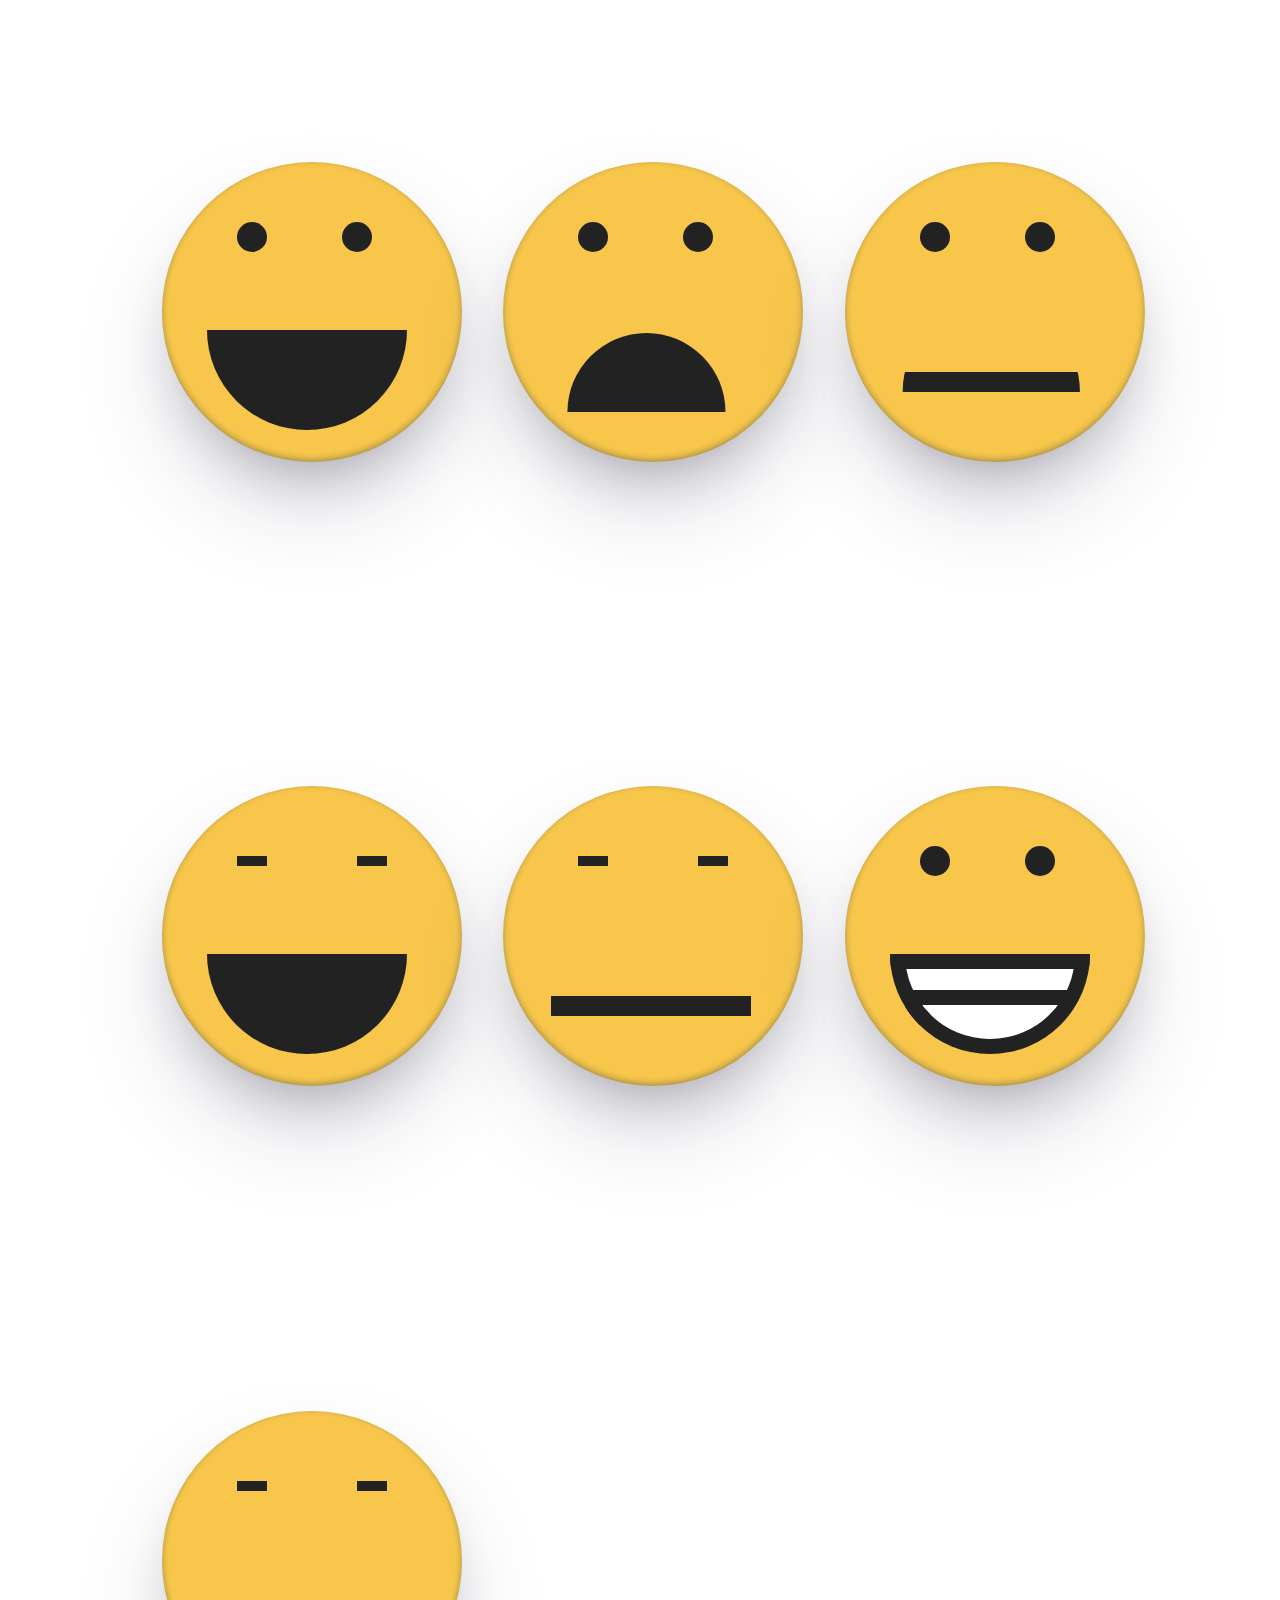
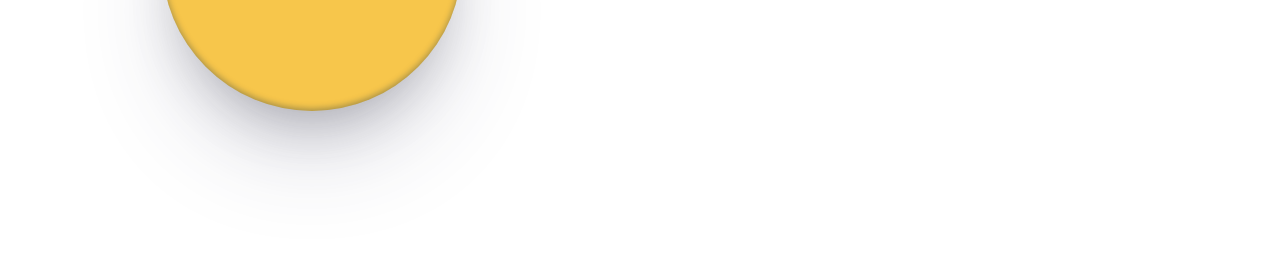
==== index.html @ 2b75dadf "new file created here" ====
<!DOCTYPE html>
<html lang="en">

<head>
    <meta charset="UTF-8" />
    <meta http-equiv="X-UA-Compatible" content="IE=edge" />
    <meta name="viewport" content="width=device-width, initial-scale=1.0" />
    <title>Emoji's Palette</title>
    <link rel="stylesheet" href="css/emoji1.css" />
</head>

<body>
    <!-- packet-1 -->
    <div class="emoji-packet">
        <div class="emoji1">
            <div class="eyes-column">
                <div class="eye1"></div>
                <div class="eye2"></div>
            </div>
            <div class="smile"></div>
        </div>
        <div class="emoji2">
            <div class="eyes-column-2">
                <div class="eye3"></div>
                <div class="eye4"></div>
            </div>
            <div class="smile-2"></div>
        </div>
        <div class="emoji3">
            <div class="eyes-column-3">
                <div class="eye5"></div>
                <div class="eye6"></div>
            </div>
            <div class="smile-3"></div>
        </div>
    </div>
    <!-- packet-2 -->
    <div class="emoji-packet">
        <div class="emoji3">
            <div class="eyes-column-2">
                <div class="eye7"></div>
                <div class="eye8"></div>
            </div>
            <div class="smile"></div>
        </div>
        <div class="emoji3">
            <div class="eyes-column-2">
                <div class="eye7"></div>
                <div class="eye8"></div>
            </div>
            <div class="smile-4"></div>
        </div>
        <div class="emoji3">
            <div class="eyes-column-3">
                <div class="eye5"></div>
                <div class="eye6"></div>
            </div>
            <div class="smile-5">
                <div class="smile-5-1"></div>
            </div>
        </div>
    </div>
    <!-- packet-3 -->
    <div class="emoji-packet">
        <div class="emoji3">
            <div class="eyes-column-2">
                <div class="eye7"></div>
                <div class="eye8"></div>
            </div>
            <div class="teethsmile"></div>
        </div>
    </div>
</body>

</html>
---- css/emoji1.css ----
* {
    margin: 0;
    padding: 0;
    box-sizing: border-box;
}

.emoji-packet {
    display: grid;
    grid-template-columns: repeat(3, 1fr);
    padding: 10%;
}

.emoji1 {
    margin: 10%;
    height: 300px;
    width: 300px;
    background-color: #f7c64b;
    border-radius: 50%;
    position: relative;
    box-shadow: rgba(50, 50, 93, 0.25) 0px 50px 100px -20px, rgba(0, 0, 0, 0.3) 0px 30px 60px -30px, rgba(10, 37, 64, 0.35) 0px -2px 6px 0px inset;
}

.eyes-column {
    position: absolute;
    top: 25%;
    display: flex;
    justify-content: center;
    align-items: center;
    position: relative;
}

.eye1 {
    position: absolute;
    height: 30px;
    width: 30px;
    border-radius: 50%;
    background-color: #222;
    left: 25%;
}

.eye2 {
    position: absolute;
    height: 30px;
    width: 30px;
    border-radius: 50%;
    background-color: #222;
    left: 60%;
}

.smile {
    position: absolute;
    width: 200px;
    height: 100px;
    background-color: #222;
    top: 56%;
    left: 15%;
    /* clip-path: circle(50% at 49% 100%); */
    transform: rotate(180deg);
    border-radius: 150px 150px 0 0;
}


/* emoji 2 */

.emoji2 {
    margin: 10%;
    height: 300px;
    width: 300px;
    background-color: #f7c64b;
    border-radius: 50%;
    position: relative;
    box-shadow: rgba(50, 50, 93, 0.25) 0px 50px 100px -20px, rgba(0, 0, 0, 0.3) 0px 30px 60px -30px, rgba(10, 37, 64, 0.35) 0px -2px 6px 0px inset;
}

.eyes-column-2 {
    position: absolute;
    top: 25%;
    display: flex;
    justify-content: center;
    align-items: center;
    position: relative;
}

.eye3 {
    position: absolute;
    height: 30px;
    width: 30px;
    border-radius: 50%;
    background-color: #222;
    left: 25%;
}

.eye4 {
    position: absolute;
    height: 30px;
    width: 30px;
    border-radius: 50%;
    background-color: #222;
    left: 60%;
}

.smile-2 {
    position: absolute;
    width: 200px;
    height: 100px;
    background-color: #222;
    top: 50%;
    left: 15%;
    clip-path: circle(50% at 49% 100%);
    /* transform: rotate(180deg); */
    border-radius: 150px 150px 0 0;
}


/* emoji3 */

.emoji3 {
    margin: 10%;
    height: 300px;
    width: 300px;
    background-color: #f7c64b;
    border-radius: 50%;
    position: relative;
    box-shadow: rgba(50, 50, 93, 0.25) 0px 50px 100px -20px, rgba(0, 0, 0, 0.3) 0px 30px 60px -30px, rgba(10, 37, 64, 0.35) 0px -2px 6px 0px inset;
}

.eyes-column-3 {
    position: absolute;
    top: 25%;
    display: flex;
    justify-content: center;
    align-items: center;
    position: relative;
}

.eye5 {
    position: absolute;
    height: 30px;
    width: 30px;
    border-radius: 50%;
    background-color: #222;
    left: 25%;
}

.eye6 {
    position: absolute;
    height: 30px;
    width: 30px;
    border-radius: 50%;
    background-color: #222;
    left: 60%;
}

.smile-3 {
    position: absolute;
    width: 250px;
    height: 20px;
    background-color: #222;
    top: 70%;
    left: 8%;
    clip-path: circle(50% at 49% 100%);
    /* transform: rotate(180deg); */
    border-radius: 150px 150px 0 0;
}


/* emoji4 */

.eye7 {
    position: absolute;
    left: 25%;
    width: 30px;
    height: 10px;
    background-color: #222;
}

.eye8 {
    position: absolute;
    left: 65%;
    width: 30px;
    height: 10px;
    background-color: #222;
}

.smile-4 {
    position: absolute;
    width: 200px;
    height: 20px;
    background-color: #222;
    top: 70%;
    left: 16%;
}

.smile-5 {
    position: absolute;
    width: 200px;
    height: 100px;
    background-color: #fff;
    top: 56%;
    left: 15%;
    border: 15px solid #222;
    /* clip-path: circle(50% at 49% 100%); */
    transform: rotate(180deg);
    border-radius: 150px 150px 0 0;
}

.smile-5-1 {
    height: 15px;
    width: 164px;
    background: #222;
    margin-top: 20%;
    border-radius: 10px 10px 0px 0px;
}
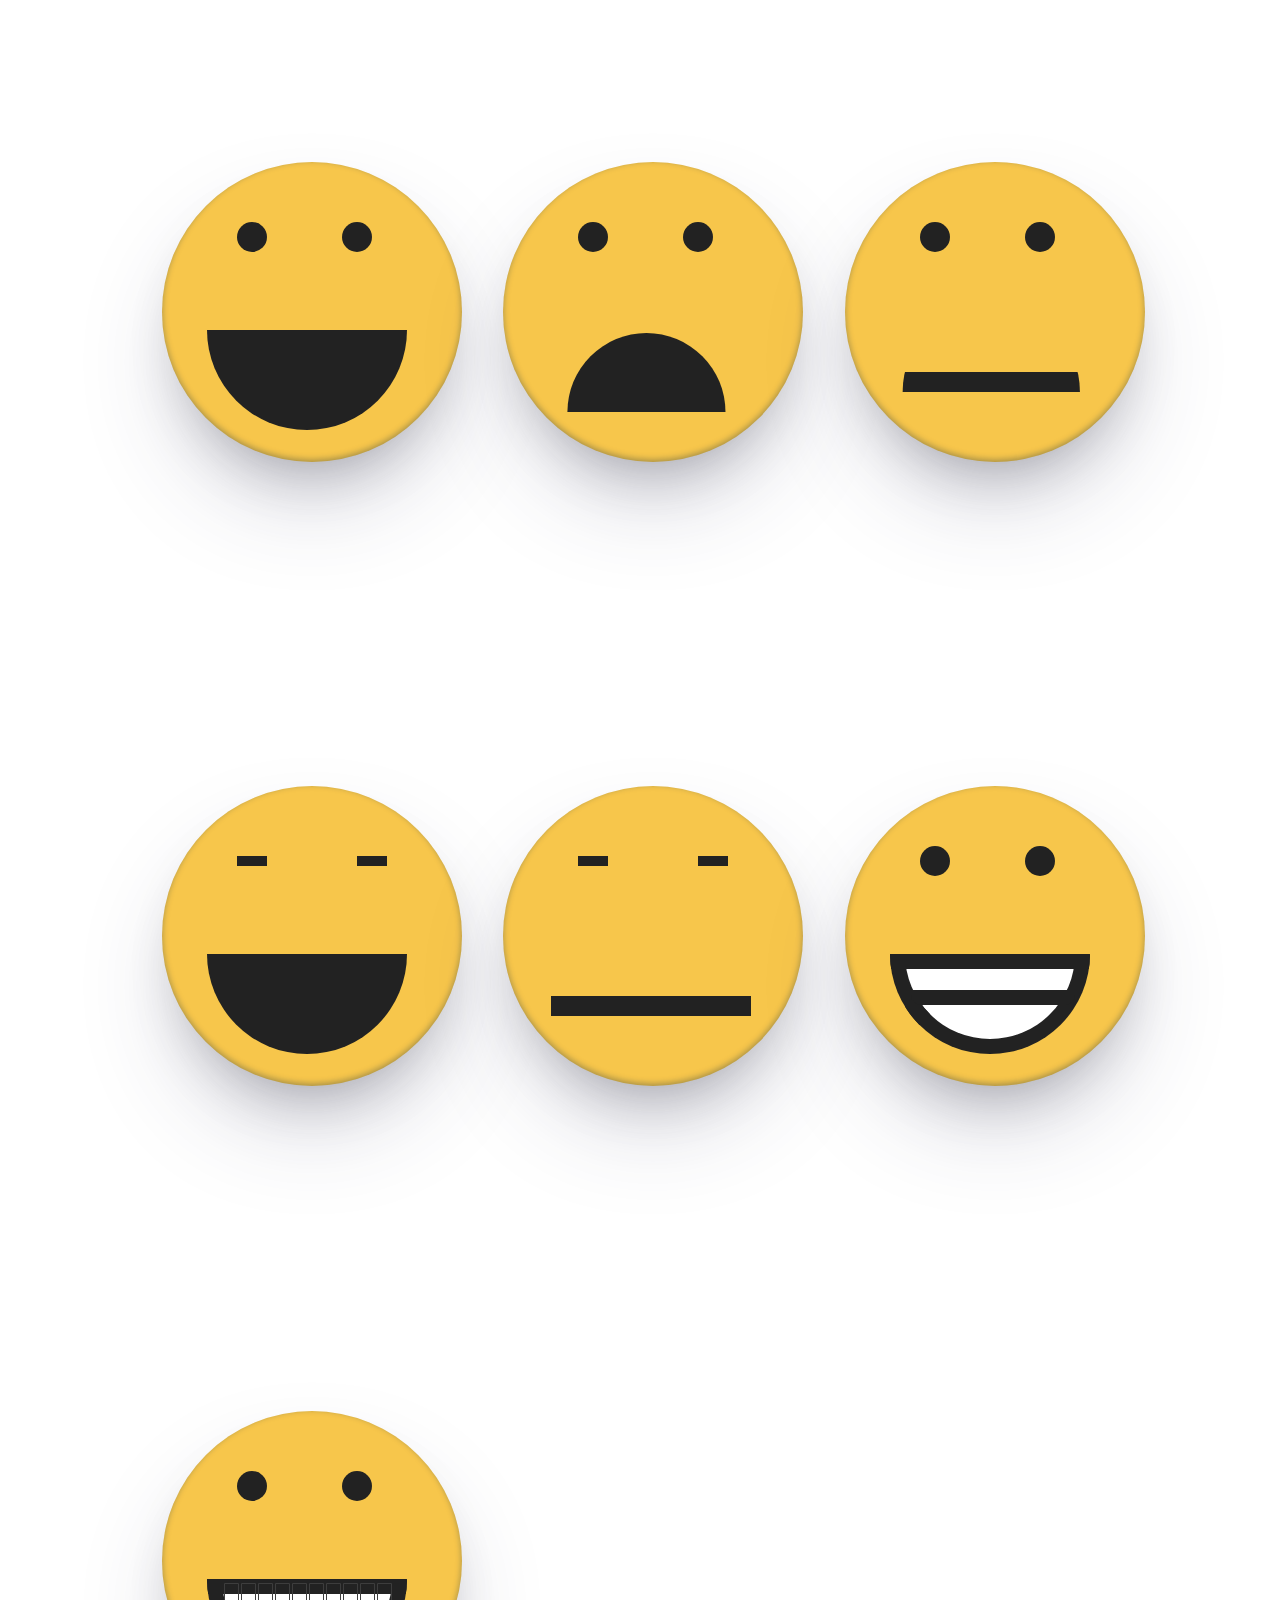
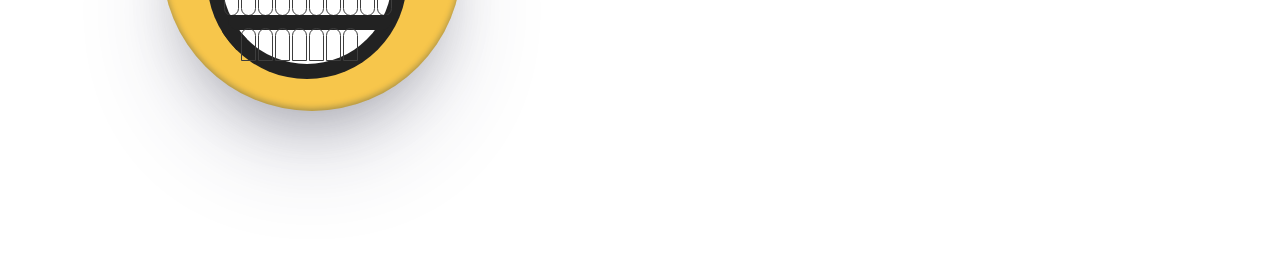
==== commit b732441c: "last one added here" ====
--- a/index.html
+++ b/index.html
@@ -64,10 +64,36 @@
     <div class="emoji-packet">
         <div class="emoji3">
             <div class="eyes-column-2">
-                <div class="eye7"></div>
-                <div class="eye8"></div>
+                <div class="eye3"></div>
+                <div class="eye4"></div>
             </div>
-            <div class="teethsmile"></div>
+            <div class="teethsmile">
+                <div class="teethsmile-bar-1">
+                    <div class="teethsmile-border"></div>
+                    <div class="teethsmile-border"></div>
+                    <div class="teethsmile-border"></div>
+                    <div class="teethsmile-border"></div>
+                    <div class="teethsmile-border"></div>
+                    <div class="teethsmile-border"></div>
+                    <div class="teethsmile-border"></div>
+                    <div class="teethsmile-border"></div>
+                    <div class="teethsmile-border"></div>
+                    <div class="teethsmile-border"></div>
+                </div>
+                <div class="smile-5-2"></div>
+                <div class="teethsmile-bar-2">
+                    <div class="teethsmile-border-1"></div>
+                    <div class="teethsmile-border-1"></div>
+                    <div class="teethsmile-border teethsmile-border-2"></div>
+                    <div class="teethsmile-border teethsmile-border-2"></div>
+                    <div class="teethsmile-border teethsmile-border-2"></div>
+                    <div class="teethsmile-border teethsmile-border-2"></div>
+                    <div class="teethsmile-border teethsmile-border-2"></div>
+                    <div class="teethsmile-border teethsmile-border-2"></div>
+                    <div class="teethsmile-border teethsmile-border-2"></div>
+                    <div class="teethsmile-border-1"></div>
+                </div>
+            </div>
         </div>
     </div>
 </body>
--- a/css/emoji1.css
+++ b/css/emoji1.css
@@ -210,4 +210,56 @@
     background: #222;
     margin-top: 20%;
     border-radius: 10px 10px 0px 0px;
+}
+
+.teethsmile {
+    position: absolute;
+    width: 200px;
+    height: 100px;
+    background-color: #fff;
+    top: 56%;
+    left: 15%;
+    border: 15px solid #222;
+    /* clip-path: circle(50% at 49% 100%); */
+    transform: rotate(180deg);
+    border-radius: 150px 150px 0 0;
+    /* place-items: center; */
+    /* padding: 20% 0; */
+    position: relative;
+}
+
+.teethsmile-bar-1 {
+    display: grid;
+    grid-template-columns: repeat(10, 1fr);
+    position: relative;
+}
+
+.teethsmile-border {
+    width: 15px;
+    height: 33px;
+    border: 1px solid rgb(61, 61, 61);
+    margin-top: 281%;
+    border-radius: 8px 8px 0 0;
+}
+
+.teethsmile-border-2 {
+    transform: rotate(180deg);
+}
+
+.smile-5-2 {
+    top: 48%;
+    position: absolute;
+    height: 15px;
+    width: 164px;
+    background: #222;
+    margin-bottom: 80%;
+    border-radius: 10px 10px 0px 0px;
+}
+
+.teethsmile-bar-2 {
+    position: absolute;
+    bottom: 180%;
+    display: grid;
+    grid-template-columns: repeat(10, 1fr);
+    position: relative;
 }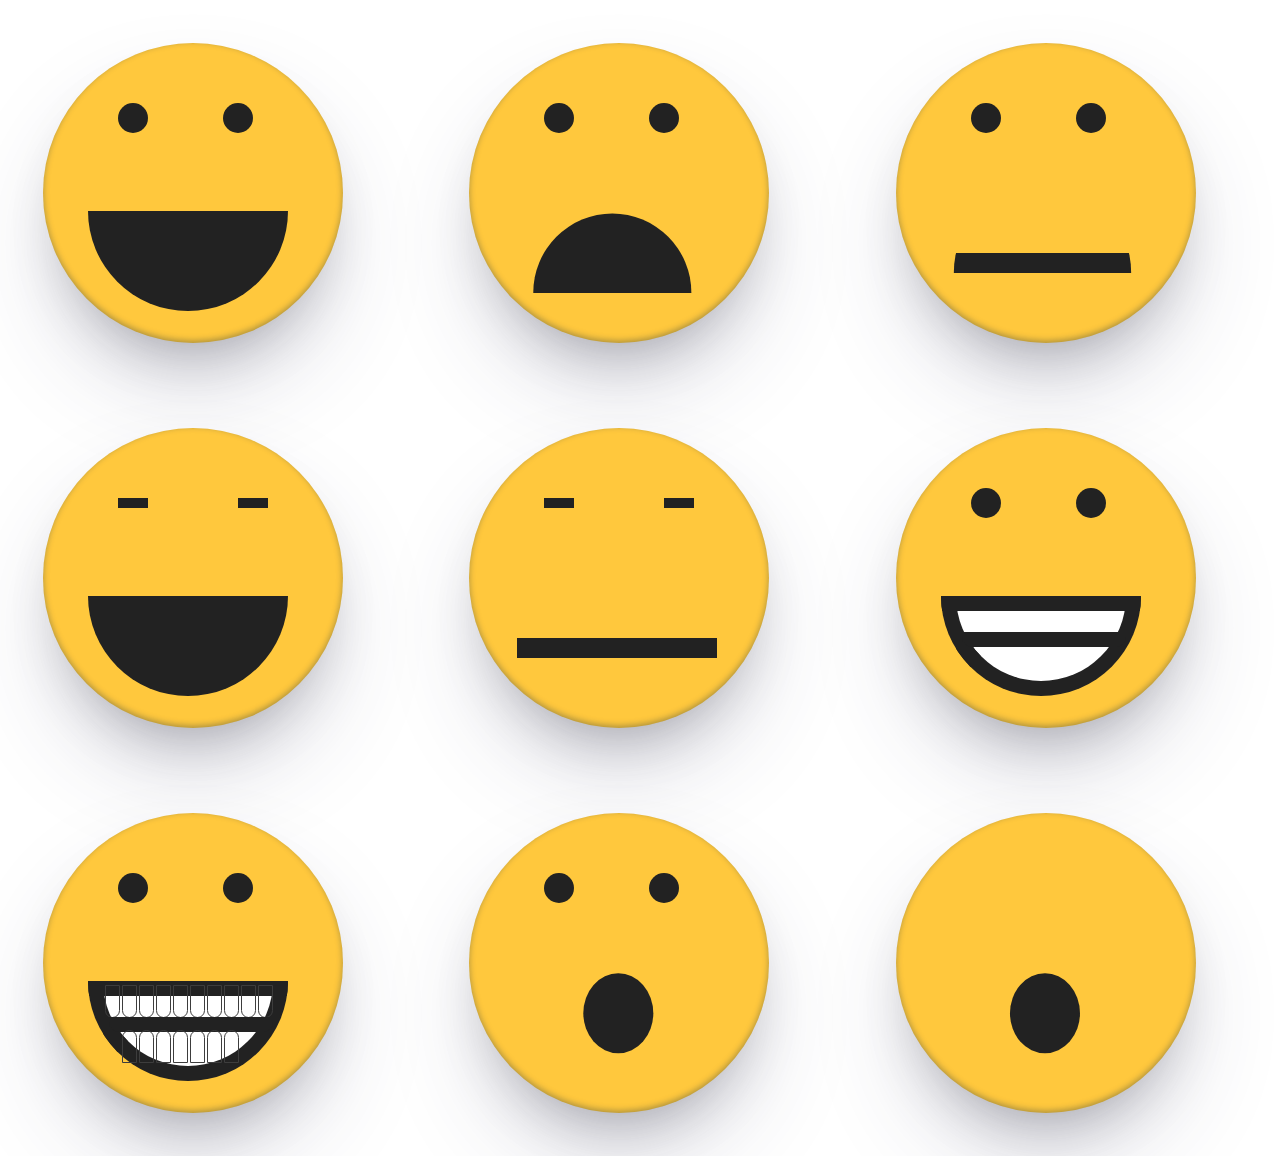
==== commit 653238aa: "content of illinois hawaii idaho and lowa updated" ====
--- a/index.html
+++ b/index.html
@@ -7,6 +7,7 @@
     <meta name="viewport" content="width=device-width, initial-scale=1.0" />
     <title>Emoji's Palette</title>
     <link rel="stylesheet" href="css/emoji1.css" />
+    <link rel="stylesheet" href="https://use.fontawesome.com/releases/v5.13.0/css/all.css" integrity="sha384-Bfad6CLCknfcloXFOyFnlgtENryhrpZCe29RTifKEixXQZ38WheV+i/6YWSzkz3V" crossorigin="anonymous" />
 </head>
 
 <body>
@@ -95,7 +96,30 @@
                 </div>
             </div>
         </div>
+        <div class="emoji3">
+            <div class="eyes-column-3">
+                <div class="eye5"></div>
+                <div class="eye6"></div>
+            </div>
+            <div class="smile-6">
+                <div class="smile-5-1-2"></div>
+            </div>
+        </div>
+        <div class="emoji3">
+            <div class="eyes-column-3">
+                <div class="eye9">
+                    <i class="fas fa-heart"></i>
+                </div>
+                <div class="eye10">
+                    <i class="fas fa-heart"></i>
+                </div>
+            </div>
+            <div class="smile-6">
+                <div class="smile-5-1-2"></div>
+            </div>
+        </div>
     </div>
 </body>
 
-</html>+</html>
+<!-- <i class="fas fa-heart"></i> -->--- a/css/emoji1.css
+++ b/css/emoji1.css
@@ -7,14 +7,14 @@
 .emoji-packet {
     display: grid;
     grid-template-columns: repeat(3, 1fr);
-    padding: 10%;
+    /* padding: 10%; */
 }
 
 .emoji1 {
     margin: 10%;
     height: 300px;
     width: 300px;
-    background-color: #f7c64b;
+    background-color: #ffc83d;
     border-radius: 50%;
     position: relative;
     box-shadow: rgba(50, 50, 93, 0.25) 0px 50px 100px -20px, rgba(0, 0, 0, 0.3) 0px 30px 60px -30px, rgba(10, 37, 64, 0.35) 0px -2px 6px 0px inset;
@@ -66,7 +66,7 @@
     margin: 10%;
     height: 300px;
     width: 300px;
-    background-color: #f7c64b;
+    background-color: #ffc83d;
     border-radius: 50%;
     position: relative;
     box-shadow: rgba(50, 50, 93, 0.25) 0px 50px 100px -20px, rgba(0, 0, 0, 0.3) 0px 30px 60px -30px, rgba(10, 37, 64, 0.35) 0px -2px 6px 0px inset;
@@ -118,7 +118,7 @@
     margin: 10%;
     height: 300px;
     width: 300px;
-    background-color: #f7c64b;
+    background-color: #ffc83d;
     border-radius: 50%;
     position: relative;
     box-shadow: rgba(50, 50, 93, 0.25) 0px 50px 100px -20px, rgba(0, 0, 0, 0.3) 0px 30px 60px -30px, rgba(10, 37, 64, 0.35) 0px -2px 6px 0px inset;
@@ -262,4 +262,38 @@
     display: grid;
     grid-template-columns: repeat(10, 1fr);
     position: relative;
+}
+
+.smile-6 {
+    position: absolute;
+    width: 100px;
+    height: 100px;
+    background-color: #222;
+    top: 50%;
+    left: 33%;
+    clip-path: ellipse(35% 40% at 50% 50%);
+    border-radius: 150px 150px 0 0;
+}
+
+.eye9 {
+    position: absolute;
+    left: 25%;
+    width: 30px;
+    height: 10px;
+    display: grid;
+    place-items: center;
+    background-color: transparent;
+}
+
+.eye10 {
+    position: absolute;
+    left: 65%;
+    width: 30px;
+    height: 10px;
+    background-color: transparent;
+}
+
+.fa-heart {
+    font-size: 35px;
+    color: rgb(248, 0, 0);
 }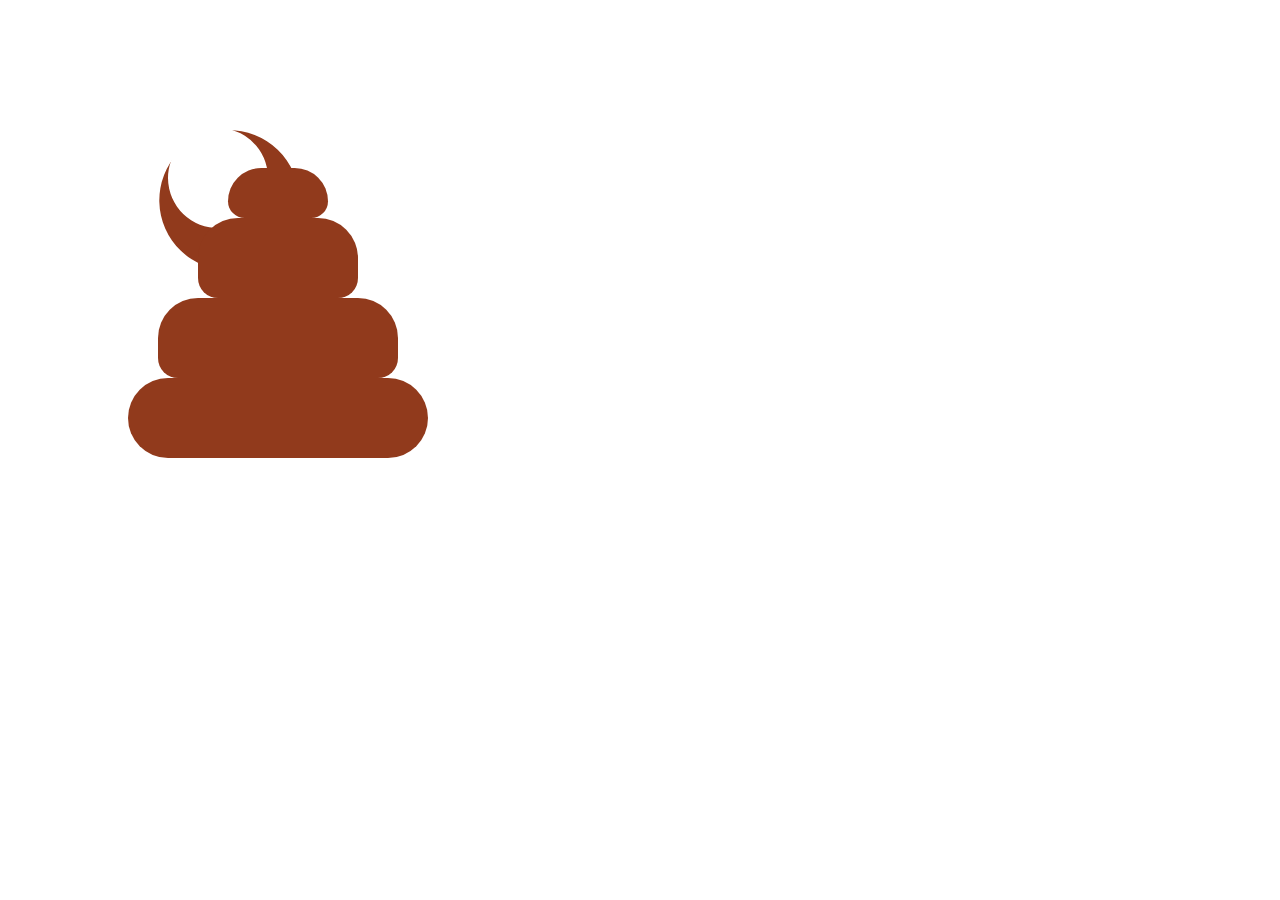
==== commit 1c62cef0: "content of illinois hawaii idaho and lowa updated" ====
--- a/index.html
+++ b/index.html
@@ -12,7 +12,7 @@
 
 <body>
     <!-- packet-1 -->
-    <div class="emoji-packet">
+    <!-- <div class="emoji-packet">
         <div class="emoji1">
             <div class="eyes-column">
                 <div class="eye1"></div>
@@ -34,9 +34,9 @@
             </div>
             <div class="smile-3"></div>
         </div>
-    </div>
+    </div> -->
     <!-- packet-2 -->
-    <div class="emoji-packet">
+    <!-- <div class="emoji-packet">
         <div class="emoji3">
             <div class="eyes-column-2">
                 <div class="eye7"></div>
@@ -60,9 +60,9 @@
                 <div class="smile-5-1"></div>
             </div>
         </div>
-    </div>
+    </div> -->
     <!-- packet-3 -->
-    <div class="emoji-packet">
+    <!-- <div class="emoji-packet">
         <div class="emoji3">
             <div class="eyes-column-2">
                 <div class="eye3"></div>
@@ -118,8 +118,17 @@
                 <div class="smile-5-1-2"></div>
             </div>
         </div>
+    </div> -->
+    <!-- packet-4 -->
+    <div class="emoji-packet">
+        <div class="poop-emoji">
+            <div class="poop-cone"></div>
+            <div class="poop-4"></div>
+            <div class="poop-3"></div>
+            <div class="poop-2"></div>
+            <div class="poop-1"></div>
+        </div>
     </div>
 </body>
 
-</html>
-<!-- <i class="fas fa-heart"></i> -->+</html>--- a/css/emoji1.css
+++ b/css/emoji1.css
@@ -1,299 +1,354 @@
-* {
-    margin: 0;
-    padding: 0;
-    box-sizing: border-box;
-}
-
-.emoji-packet {
-    display: grid;
-    grid-template-columns: repeat(3, 1fr);
-    /* padding: 10%; */
-}
-
-.emoji1 {
-    margin: 10%;
-    height: 300px;
-    width: 300px;
-    background-color: #ffc83d;
-    border-radius: 50%;
-    position: relative;
-    box-shadow: rgba(50, 50, 93, 0.25) 0px 50px 100px -20px, rgba(0, 0, 0, 0.3) 0px 30px 60px -30px, rgba(10, 37, 64, 0.35) 0px -2px 6px 0px inset;
-}
-
-.eyes-column {
-    position: absolute;
-    top: 25%;
-    display: flex;
-    justify-content: center;
-    align-items: center;
-    position: relative;
-}
-
-.eye1 {
-    position: absolute;
-    height: 30px;
-    width: 30px;
-    border-radius: 50%;
-    background-color: #222;
-    left: 25%;
-}
-
-.eye2 {
-    position: absolute;
-    height: 30px;
-    width: 30px;
-    border-radius: 50%;
-    background-color: #222;
-    left: 60%;
-}
-
-.smile {
-    position: absolute;
-    width: 200px;
-    height: 100px;
-    background-color: #222;
-    top: 56%;
-    left: 15%;
-    /* clip-path: circle(50% at 49% 100%); */
-    transform: rotate(180deg);
-    border-radius: 150px 150px 0 0;
-}
-
-
-/* emoji 2 */
-
-.emoji2 {
-    margin: 10%;
-    height: 300px;
-    width: 300px;
-    background-color: #ffc83d;
-    border-radius: 50%;
-    position: relative;
-    box-shadow: rgba(50, 50, 93, 0.25) 0px 50px 100px -20px, rgba(0, 0, 0, 0.3) 0px 30px 60px -30px, rgba(10, 37, 64, 0.35) 0px -2px 6px 0px inset;
-}
-
-.eyes-column-2 {
-    position: absolute;
-    top: 25%;
-    display: flex;
-    justify-content: center;
-    align-items: center;
-    position: relative;
-}
-
-.eye3 {
-    position: absolute;
-    height: 30px;
-    width: 30px;
-    border-radius: 50%;
-    background-color: #222;
-    left: 25%;
-}
-
-.eye4 {
-    position: absolute;
-    height: 30px;
-    width: 30px;
-    border-radius: 50%;
-    background-color: #222;
-    left: 60%;
-}
-
-.smile-2 {
-    position: absolute;
-    width: 200px;
-    height: 100px;
-    background-color: #222;
-    top: 50%;
-    left: 15%;
-    clip-path: circle(50% at 49% 100%);
-    /* transform: rotate(180deg); */
-    border-radius: 150px 150px 0 0;
-}
-
-
-/* emoji3 */
-
-.emoji3 {
-    margin: 10%;
-    height: 300px;
-    width: 300px;
-    background-color: #ffc83d;
-    border-radius: 50%;
-    position: relative;
-    box-shadow: rgba(50, 50, 93, 0.25) 0px 50px 100px -20px, rgba(0, 0, 0, 0.3) 0px 30px 60px -30px, rgba(10, 37, 64, 0.35) 0px -2px 6px 0px inset;
-}
-
-.eyes-column-3 {
-    position: absolute;
-    top: 25%;
-    display: flex;
-    justify-content: center;
-    align-items: center;
-    position: relative;
-}
-
-.eye5 {
-    position: absolute;
-    height: 30px;
-    width: 30px;
-    border-radius: 50%;
-    background-color: #222;
-    left: 25%;
-}
-
-.eye6 {
-    position: absolute;
-    height: 30px;
-    width: 30px;
-    border-radius: 50%;
-    background-color: #222;
-    left: 60%;
-}
-
-.smile-3 {
-    position: absolute;
-    width: 250px;
-    height: 20px;
-    background-color: #222;
-    top: 70%;
-    left: 8%;
-    clip-path: circle(50% at 49% 100%);
-    /* transform: rotate(180deg); */
-    border-radius: 150px 150px 0 0;
-}
-
-
-/* emoji4 */
-
-.eye7 {
-    position: absolute;
-    left: 25%;
-    width: 30px;
-    height: 10px;
-    background-color: #222;
-}
-
-.eye8 {
-    position: absolute;
-    left: 65%;
-    width: 30px;
-    height: 10px;
-    background-color: #222;
-}
-
-.smile-4 {
-    position: absolute;
-    width: 200px;
-    height: 20px;
-    background-color: #222;
-    top: 70%;
-    left: 16%;
-}
-
-.smile-5 {
-    position: absolute;
-    width: 200px;
-    height: 100px;
-    background-color: #fff;
-    top: 56%;
-    left: 15%;
-    border: 15px solid #222;
-    /* clip-path: circle(50% at 49% 100%); */
-    transform: rotate(180deg);
-    border-radius: 150px 150px 0 0;
-}
-
-.smile-5-1 {
-    height: 15px;
-    width: 164px;
-    background: #222;
-    margin-top: 20%;
-    border-radius: 10px 10px 0px 0px;
-}
-
-.teethsmile {
-    position: absolute;
-    width: 200px;
-    height: 100px;
-    background-color: #fff;
-    top: 56%;
-    left: 15%;
-    border: 15px solid #222;
-    /* clip-path: circle(50% at 49% 100%); */
-    transform: rotate(180deg);
-    border-radius: 150px 150px 0 0;
-    /* place-items: center; */
-    /* padding: 20% 0; */
-    position: relative;
-}
-
-.teethsmile-bar-1 {
-    display: grid;
-    grid-template-columns: repeat(10, 1fr);
-    position: relative;
-}
-
-.teethsmile-border {
-    width: 15px;
-    height: 33px;
-    border: 1px solid rgb(61, 61, 61);
-    margin-top: 281%;
-    border-radius: 8px 8px 0 0;
-}
-
-.teethsmile-border-2 {
-    transform: rotate(180deg);
-}
-
-.smile-5-2 {
-    top: 48%;
-    position: absolute;
-    height: 15px;
-    width: 164px;
-    background: #222;
-    margin-bottom: 80%;
-    border-radius: 10px 10px 0px 0px;
-}
-
-.teethsmile-bar-2 {
-    position: absolute;
-    bottom: 180%;
-    display: grid;
-    grid-template-columns: repeat(10, 1fr);
-    position: relative;
-}
-
-.smile-6 {
-    position: absolute;
-    width: 100px;
-    height: 100px;
-    background-color: #222;
-    top: 50%;
-    left: 33%;
-    clip-path: ellipse(35% 40% at 50% 50%);
-    border-radius: 150px 150px 0 0;
-}
-
-.eye9 {
-    position: absolute;
-    left: 25%;
-    width: 30px;
-    height: 10px;
-    display: grid;
-    place-items: center;
-    background-color: transparent;
-}
-
-.eye10 {
-    position: absolute;
-    left: 65%;
-    width: 30px;
-    height: 10px;
-    background-color: transparent;
-}
-
-.fa-heart {
-    font-size: 35px;
-    color: rgb(248, 0, 0);
-}+    * {
+        margin: 0;
+        padding: 0;
+        box-sizing: border-box;
+    }
+    
+    .emoji-packet {
+        display: grid;
+        grid-template-columns: repeat(3, 1fr);
+        /* padding: 10%; */
+    }
+    
+    .emoji1 {
+        margin: 10%;
+        height: 300px;
+        width: 300px;
+        background-color: #ffc83d;
+        border-radius: 50%;
+        position: relative;
+        box-shadow: rgba(50, 50, 93, 0.25) 0px 50px 100px -20px, rgba(0, 0, 0, 0.3) 0px 30px 60px -30px, rgba(10, 37, 64, 0.35) 0px -2px 6px 0px inset;
+    }
+    
+    .eyes-column {
+        position: absolute;
+        top: 25%;
+        display: flex;
+        justify-content: center;
+        align-items: center;
+        position: relative;
+    }
+    
+    .eye1 {
+        position: absolute;
+        height: 30px;
+        width: 30px;
+        border-radius: 50%;
+        background-color: #222;
+        left: 25%;
+    }
+    
+    .eye2 {
+        position: absolute;
+        height: 30px;
+        width: 30px;
+        border-radius: 50%;
+        background-color: #222;
+        left: 60%;
+    }
+    
+    .smile {
+        position: absolute;
+        width: 200px;
+        height: 100px;
+        background-color: #222;
+        top: 56%;
+        left: 15%;
+        /* clip-path: circle(50% at 49% 100%); */
+        transform: rotate(180deg);
+        border-radius: 150px 150px 0 0;
+    }
+    /* emoji 2 */
+    
+    .emoji2 {
+        margin: 10%;
+        height: 300px;
+        width: 300px;
+        background-color: #ffc83d;
+        border-radius: 50%;
+        position: relative;
+        box-shadow: rgba(50, 50, 93, 0.25) 0px 50px 100px -20px, rgba(0, 0, 0, 0.3) 0px 30px 60px -30px, rgba(10, 37, 64, 0.35) 0px -2px 6px 0px inset;
+    }
+    
+    .eyes-column-2 {
+        position: absolute;
+        top: 25%;
+        display: flex;
+        justify-content: center;
+        align-items: center;
+        position: relative;
+    }
+    
+    .eye3 {
+        position: absolute;
+        height: 30px;
+        width: 30px;
+        border-radius: 50%;
+        background-color: #222;
+        left: 25%;
+    }
+    
+    .eye4 {
+        position: absolute;
+        height: 30px;
+        width: 30px;
+        border-radius: 50%;
+        background-color: #222;
+        left: 60%;
+    }
+    
+    .smile-2 {
+        position: absolute;
+        width: 200px;
+        height: 100px;
+        background-color: #222;
+        top: 50%;
+        left: 15%;
+        clip-path: circle(50% at 49% 100%);
+        /* transform: rotate(180deg); */
+        border-radius: 150px 150px 0 0;
+    }
+    /* emoji3 */
+    
+    .emoji3 {
+        margin: 10%;
+        height: 300px;
+        width: 300px;
+        background-color: #ffc83d;
+        border-radius: 50%;
+        position: relative;
+        box-shadow: rgba(50, 50, 93, 0.25) 0px 50px 100px -20px, rgba(0, 0, 0, 0.3) 0px 30px 60px -30px, rgba(10, 37, 64, 0.35) 0px -2px 6px 0px inset;
+    }
+    
+    .eyes-column-3 {
+        position: absolute;
+        top: 25%;
+        display: flex;
+        justify-content: center;
+        align-items: center;
+        position: relative;
+    }
+    
+    .eye5 {
+        position: absolute;
+        height: 30px;
+        width: 30px;
+        border-radius: 50%;
+        background-color: #222;
+        left: 25%;
+    }
+    
+    .eye6 {
+        position: absolute;
+        height: 30px;
+        width: 30px;
+        border-radius: 50%;
+        background-color: #222;
+        left: 60%;
+    }
+    
+    .smile-3 {
+        position: absolute;
+        width: 250px;
+        height: 20px;
+        background-color: #222;
+        top: 70%;
+        left: 8%;
+        clip-path: circle(50% at 49% 100%);
+        /* transform: rotate(180deg); */
+        border-radius: 150px 150px 0 0;
+    }
+    /* emoji4 */
+    
+    .eye7 {
+        position: absolute;
+        left: 25%;
+        width: 30px;
+        height: 10px;
+        background-color: #222;
+    }
+    
+    .eye8 {
+        position: absolute;
+        left: 65%;
+        width: 30px;
+        height: 10px;
+        background-color: #222;
+    }
+    
+    .smile-4 {
+        position: absolute;
+        width: 200px;
+        height: 20px;
+        background-color: #222;
+        top: 70%;
+        left: 16%;
+    }
+    
+    .smile-5 {
+        position: absolute;
+        width: 200px;
+        height: 100px;
+        background-color: #fff;
+        top: 56%;
+        left: 15%;
+        border: 15px solid #222;
+        /* clip-path: circle(50% at 49% 100%); */
+        transform: rotate(180deg);
+        border-radius: 150px 150px 0 0;
+    }
+    
+    .smile-5-1 {
+        height: 15px;
+        width: 164px;
+        background: #222;
+        margin-top: 20%;
+        border-radius: 10px 10px 0px 0px;
+    }
+    
+    .teethsmile {
+        position: absolute;
+        width: 200px;
+        height: 100px;
+        background-color: #fff;
+        top: 56%;
+        left: 15%;
+        border: 15px solid #222;
+        /* clip-path: circle(50% at 49% 100%); */
+        transform: rotate(180deg);
+        border-radius: 150px 150px 0 0;
+        /* place-items: center; */
+        /* padding: 20% 0; */
+        position: relative;
+    }
+    
+    .teethsmile-bar-1 {
+        display: grid;
+        grid-template-columns: repeat(10, 1fr);
+        position: relative;
+    }
+    
+    .teethsmile-border {
+        width: 15px;
+        height: 33px;
+        border: 1px solid rgb(61, 61, 61);
+        margin-top: 281%;
+        border-radius: 8px 8px 0 0;
+    }
+    
+    .teethsmile-border-2 {
+        transform: rotate(180deg);
+    }
+    
+    .smile-5-2 {
+        top: 48%;
+        position: absolute;
+        height: 15px;
+        width: 164px;
+        background: #222;
+        margin-bottom: 80%;
+        border-radius: 10px 10px 0px 0px;
+    }
+    
+    .teethsmile-bar-2 {
+        position: absolute;
+        bottom: 180%;
+        display: grid;
+        grid-template-columns: repeat(10, 1fr);
+        position: relative;
+    }
+    
+    .smile-6 {
+        position: absolute;
+        width: 100px;
+        height: 100px;
+        background-color: #222;
+        top: 50%;
+        left: 33%;
+        clip-path: ellipse(35% 40% at 50% 50%);
+        border-radius: 150px 150px 0 0;
+    }
+    
+    .eye9 {
+        position: absolute;
+        left: 25%;
+        width: 30px;
+        height: 10px;
+        display: grid;
+        place-items: center;
+        background-color: transparent;
+    }
+    
+    .eye10 {
+        position: absolute;
+        left: 65%;
+        width: 30px;
+        height: 10px;
+        background-color: transparent;
+    }
+    
+    .fa-heart {
+        font-size: 35px;
+        color: rgb(248, 0, 0);
+    }
+    /* poop emoji */
+    
+    .poop-emoji {
+        padding: 30%;
+        display: grid;
+        place-items: center;
+    }
+    
+    .poop-cone {
+        /* position: absolute;
+        top: 50%;
+        left: 50%; */
+        /* transform: translate(-50%, -50%); */
+        height: 100px;
+        width: 100px;
+        box-shadow: -20px 15px 0 20px #913a1c;
+        border-radius: 50%;
+        transform: rotate(280deg);
+        margin-bottom: -20%;
+        margin-right: 40%;
+        /* height: 100px;
+        width: 300px;
+        clip-path: polygon(20% 0%, 80% 0%, 100% 100%, 36% 55%);
+        background-color: #913a1c;
+        transform: rotate(70deg);
+        margin-bottom: -10%;
+        margin-left: -10%; */
+        /* border-radius: 40px 40px 20px 20px; */
+    }
+    
+    .poop-4 {
+        width: 100px;
+        height: 50px;
+        border-radius: 40px 40px 20px 20px;
+        background-color: #913a1c;
+        z-index: 0;
+    }
+    
+    .poop-3 {
+        width: 160px;
+        height: 80px;
+        border-radius: 40px 40px 20px 20px;
+        background-color: #913a1c;
+        z-index: 80;
+        overflow: hidden;
+    }
+    
+    .poop-2 {
+        width: 240px;
+        height: 80px;
+        border-radius: 40px 40px 20px 20px;
+        background-color: #913a1c;
+    }
+    
+    .poop-1 {
+        border-radius: 40px;
+        width: 300px;
+        height: 80px;
+        background-color: #913a1c;
+        z-index: 100;
+    }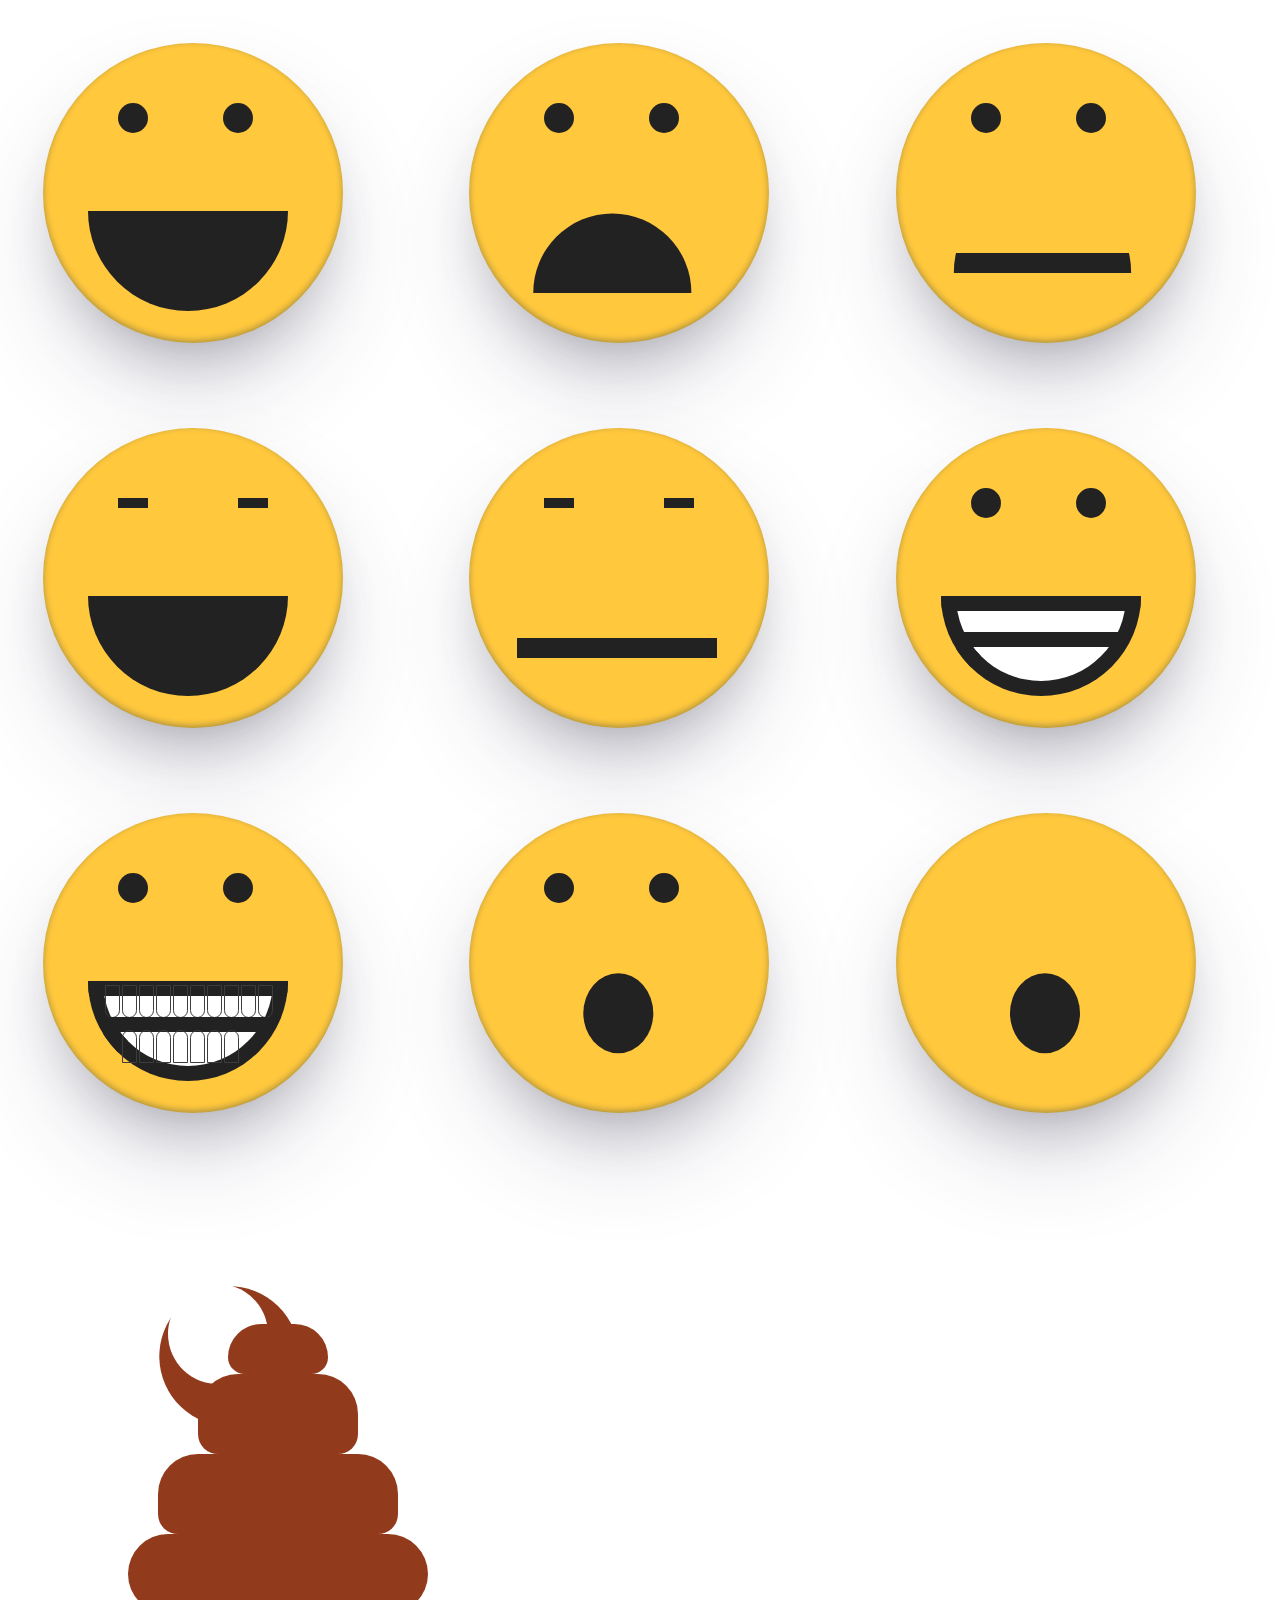
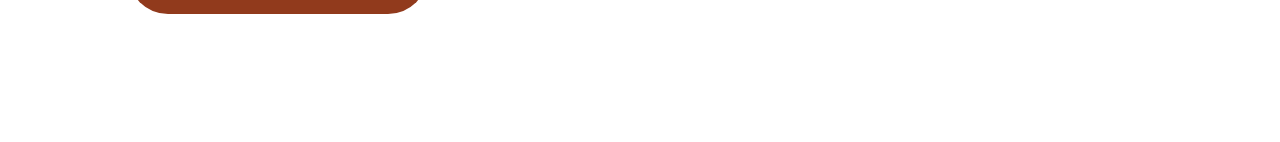
==== commit 3af973a5: "fan emoji" ====
--- a/index.html
+++ b/index.html
@@ -12,7 +12,7 @@
 
 <body>
     <!-- packet-1 -->
-    <!-- <div class="emoji-packet">
+    <div class="emoji-packet">
         <div class="emoji1">
             <div class="eyes-column">
                 <div class="eye1"></div>
@@ -34,9 +34,9 @@
             </div>
             <div class="smile-3"></div>
         </div>
-    </div> -->
+    </div>
     <!-- packet-2 -->
-    <!-- <div class="emoji-packet">
+    <div class="emoji-packet">
         <div class="emoji3">
             <div class="eyes-column-2">
                 <div class="eye7"></div>
@@ -60,9 +60,9 @@
                 <div class="smile-5-1"></div>
             </div>
         </div>
-    </div> -->
+    </div>
     <!-- packet-3 -->
-    <!-- <div class="emoji-packet">
+    <div class="emoji-packet">
         <div class="emoji3">
             <div class="eyes-column-2">
                 <div class="eye3"></div>
@@ -118,7 +118,7 @@
                 <div class="smile-5-1-2"></div>
             </div>
         </div>
-    </div> -->
+    </div>
     <!-- packet-4 -->
     <div class="emoji-packet">
         <div class="poop-emoji">
